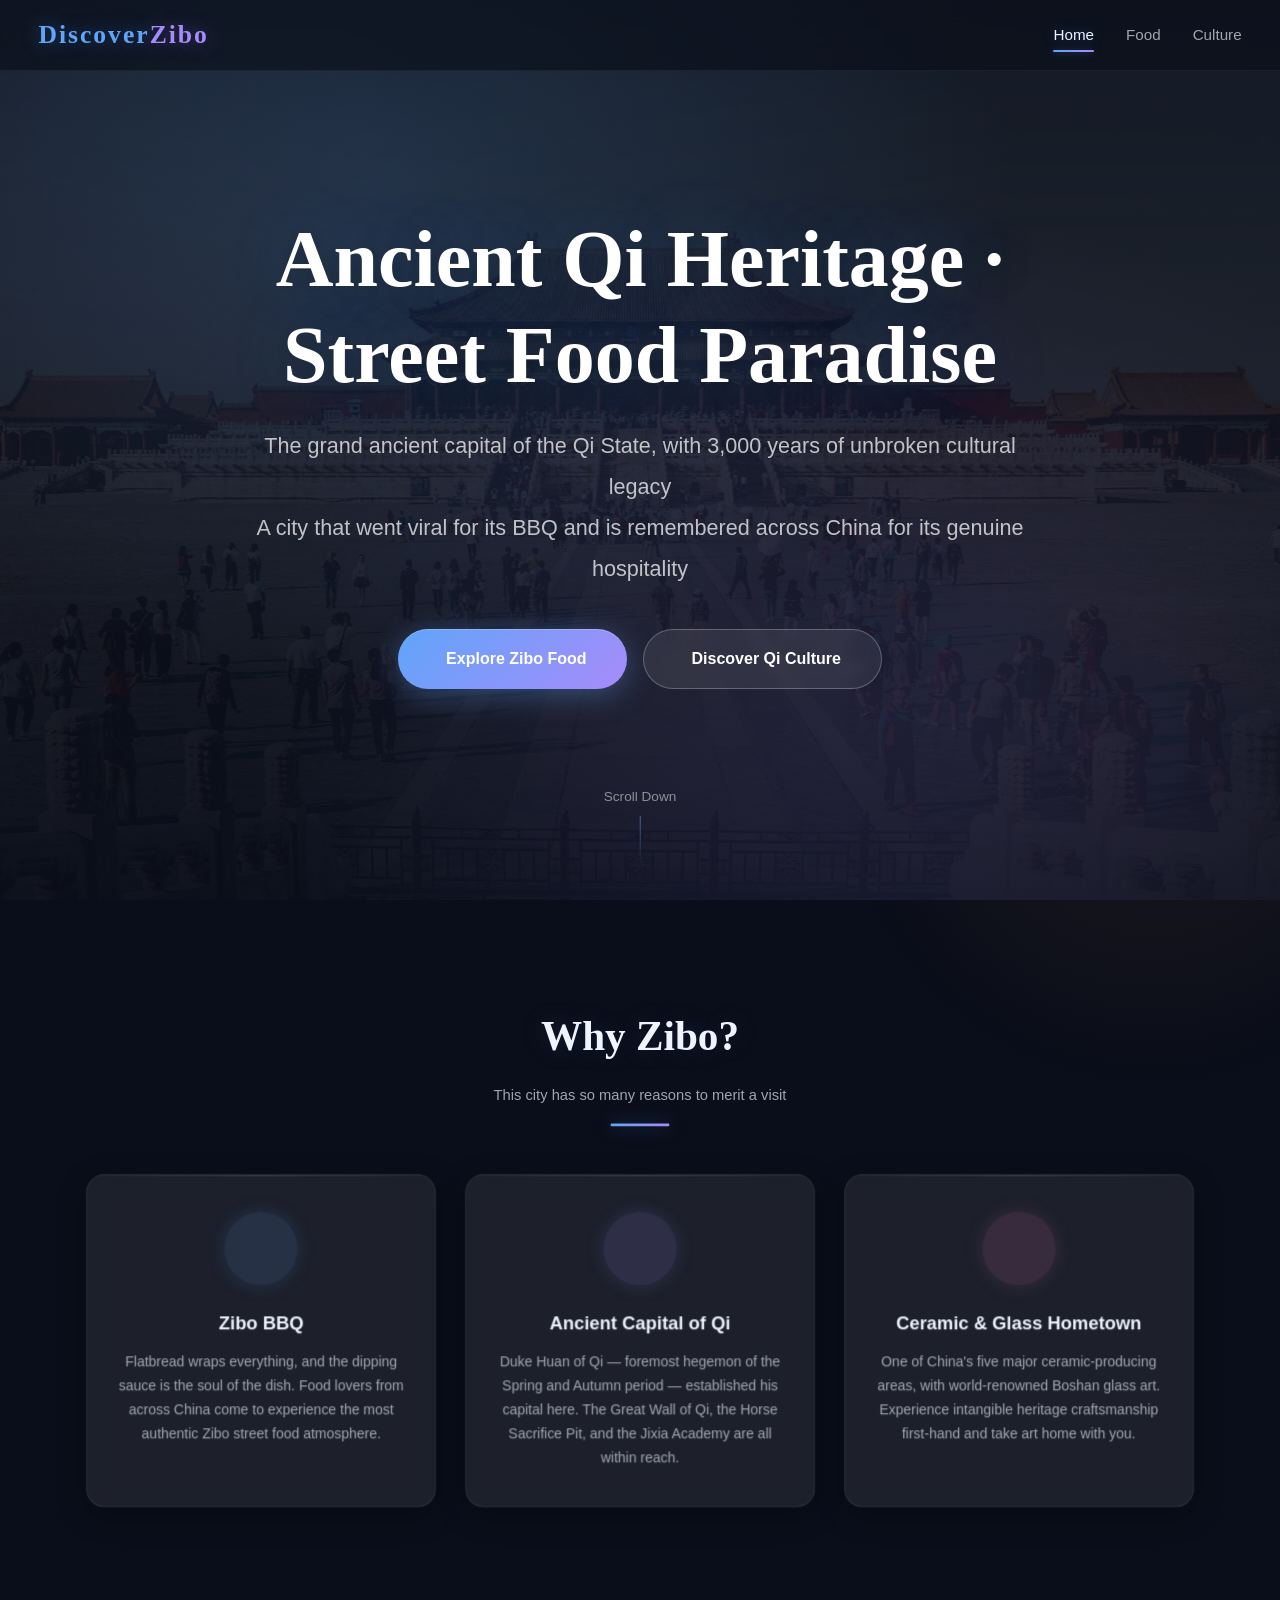
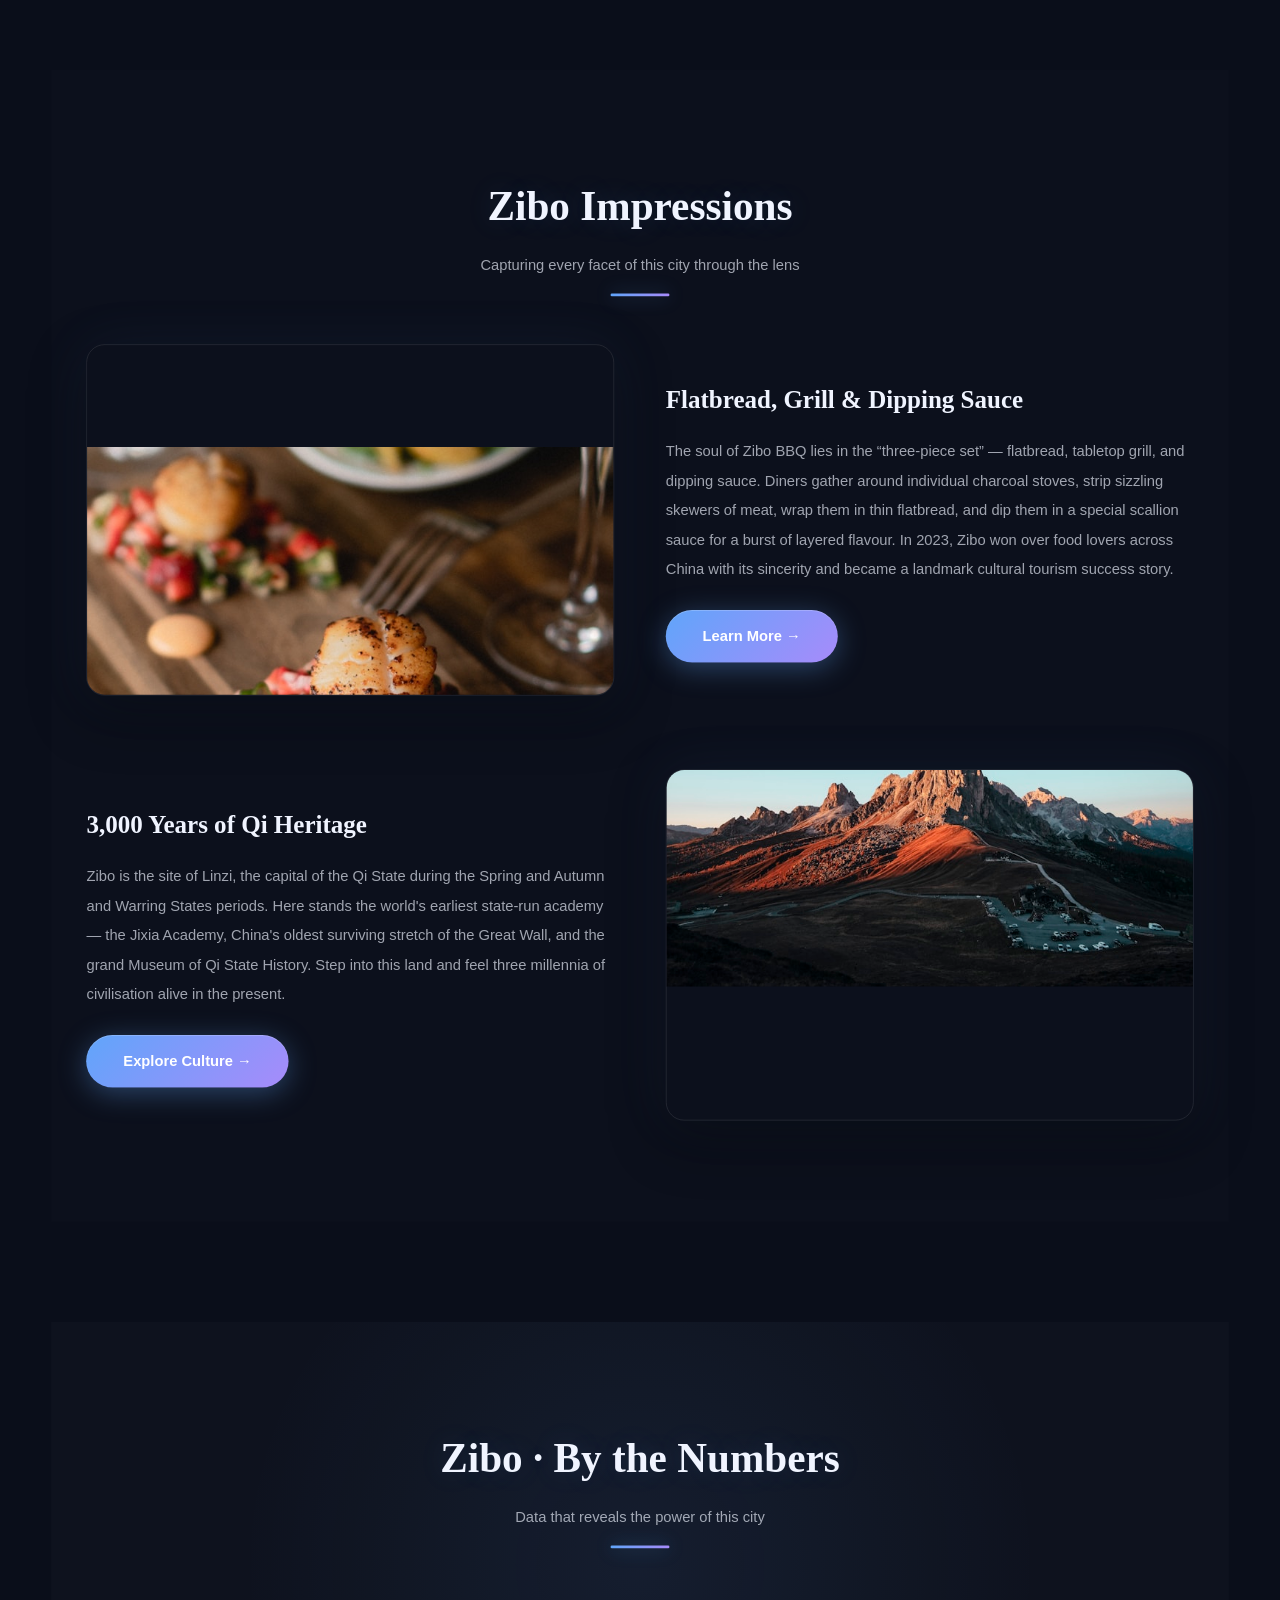
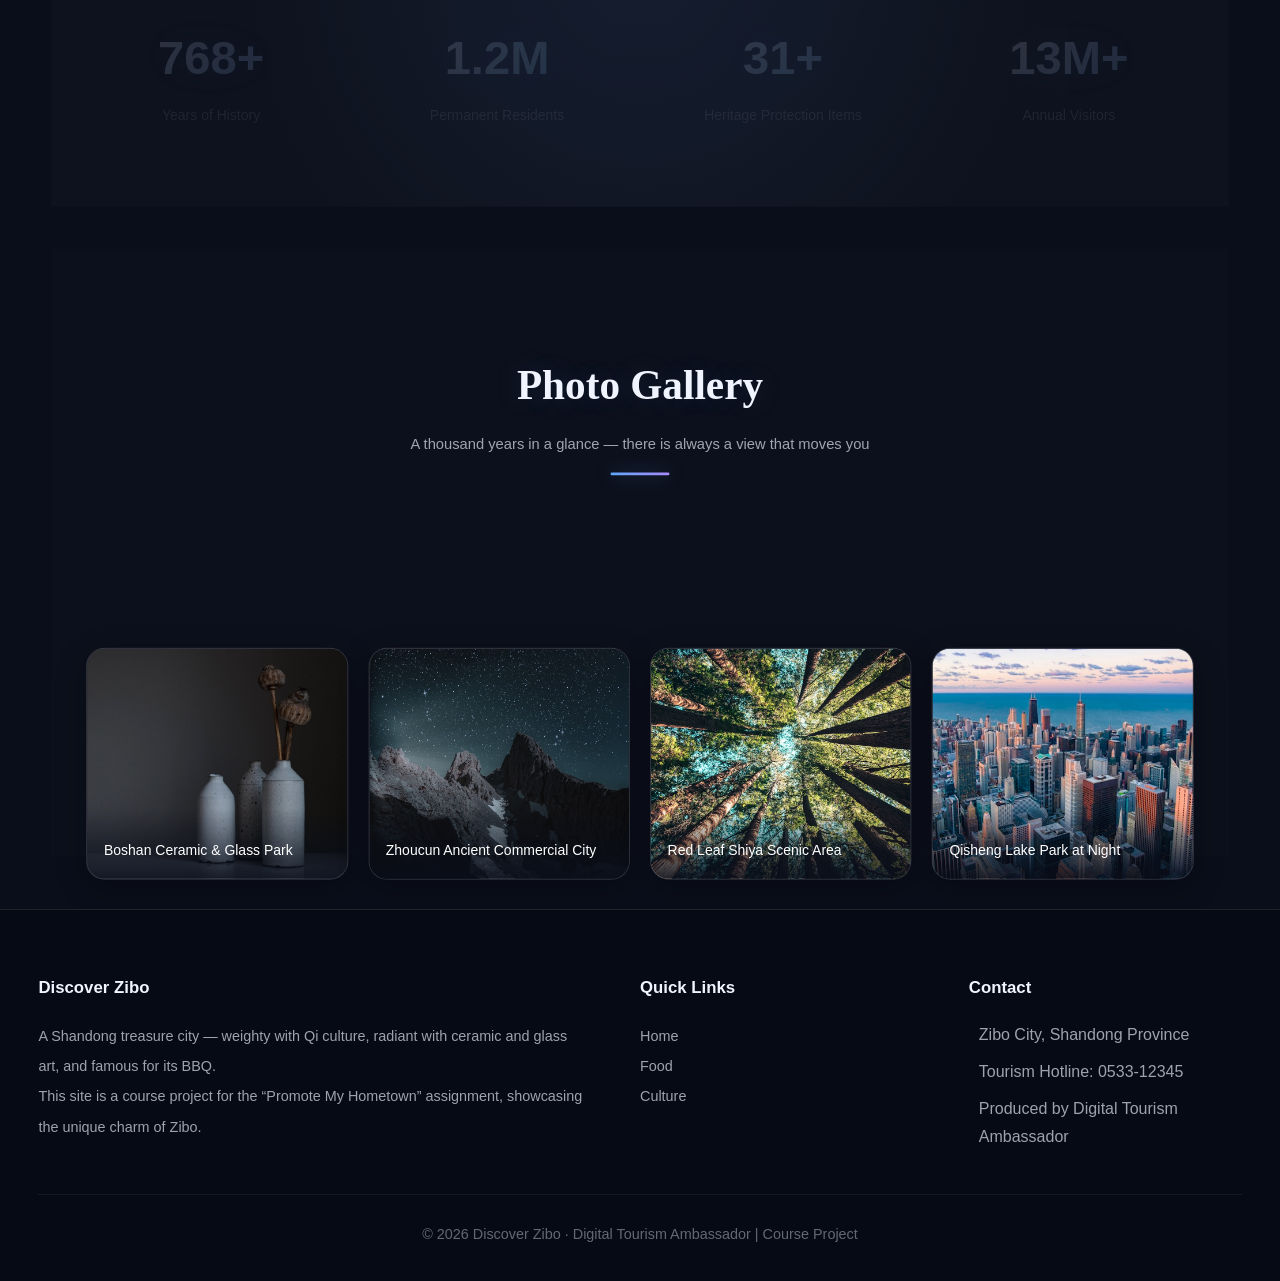
==== index.html @ 5684e494 "Add files via upload" ====
<!DOCTYPE html>
<html lang="en">
<head>
  <meta charset="UTF-8" />
  <meta name="viewport" content="width=device-width, initial-scale=1.0" />
  <title>Discover Zibo — Ancient Qi Heritage · Street Food Capital</title>
  <meta name="description" content="Explore Zibo, Shandong — a hidden gem with 3,000 years of Qi cultural heritage and the most celebrated street food scene in China." />
  <link rel="stylesheet" href="style.css" />
  <link rel="stylesheet" href="css/bootstrap-icons.min.css" />
</head>
<!-- data-page: tells JS which scroll effect to activate -->
<body data-page="index">


<!-- ==================== NAVBAR ==================== -->
<nav class="navbar">
  <div class="container">
    <a href="index.html" class="logo">Discover<span>Zibo</span></a>
    <div class="menu-toggle" aria-label="Open navigation menu">
      <span></span><span></span><span></span>
    </div>
    <div class="nav-links">
      <a href="index.html" class="active">Home</a>
      <a href="food.html">Food</a>
      <a href="culture.html">Culture</a>
    </div>
  </div>
</nav>

<!-- ==================== HERO PARALLAX ==================== -->
<section class="hero">
  <!-- .hero-overlay background-image is set here; JS drives the translateY parallax -->
  <div class="hero-overlay" style="background-image:url('images/hero-zibo.jpg')"></div>
  <div class="hero-content">
    <h1 class="tagline">Ancient Qi Heritage · Street Food Paradise</h1>
    <p class="sub-tagline">
      The grand ancient capital of the Qi State, with 3,000 years of unbroken cultural legacy<br />
      A city that went viral for its BBQ and is remembered across China for its genuine hospitality
    </p>
    <div class="hero-btns">
      <a href="food.html" class="btn btn-primary"><i class="bi bi-fire"></i><span>Explore Zibo Food</span></a>
      <a href="culture.html" class="btn btn-outline"><i class="bi bi-bank"></i><span>Discover Qi Culture</span></a>
    </div>
  </div>
  <!-- Scroll down hint -->
  <div class="scroll-hint">Scroll Down</div>
</section>

<!-- ==================== CITY HIGHLIGHTS ==================== -->
<section id="highlights">
  <div class="container">
    <div class="section-title fade-in">
      <h2>Why Zibo?</h2>
      <p>This city has so many reasons to merit a visit</p>
      <div class="divider"></div>
    </div>
    <div class="highlight-grid">
      <div class="highlight-card fade-in">
        <div class="icon red"><i class="bi bi-fire"></i></div>
        <h3>Zibo BBQ</h3>
        <p>Flatbread wraps everything, and the dipping sauce is the soul of the dish. Food lovers from across China come to experience the most authentic Zibo street food atmosphere.</p>
      </div>
      <div class="highlight-card fade-in">
        <div class="icon blue"><i class="bi bi-bank2"></i></div>
        <h3>Ancient Capital of Qi</h3>
        <p>Duke Huan of Qi — foremost hegemon of the Spring and Autumn period — established his capital here. The Great Wall of Qi, the Horse Sacrifice Pit, and the Jixia Academy are all within reach.</p>
      </div>
      <div class="highlight-card fade-in">
        <div class="icon orange"><i class="bi bi-palette"></i></div>
        <h3>Ceramic &amp; Glass Hometown</h3>
        <p>One of China's five major ceramic-producing areas, with world-renowned Boshan glass art. Experience intangible heritage craftsmanship first-hand and take art home with you.</p>
      </div>
    </div>
  </div>
</section>

<!-- ==================== FEATURE SECTIONS (PARALLAX) ==================== -->
<section>
  <div class="container">
    <div class="section-title fade-in">
      <h2>Zibo Impressions</h2>
      <p>Capturing every facet of this city through the lens</p>
      <div class="divider"></div>
    </div>

    <!-- BBQ Feature Row -->
    <div class="feature-row fade-in">
      <div class="feature-img">
        <!-- Unsplash: BBQ charcoal grill scene -->
        <img src="images/bbq-charcoal.jpg"
             alt="Zibo BBQ charcoal grill skewers" />
      </div>
      <div class="feature-text">
        <h3>Flatbread, Grill &amp; Dipping Sauce</h3>
        <p>
          The soul of Zibo BBQ lies in the &ldquo;three-piece set&rdquo; &mdash; flatbread, tabletop grill, and dipping sauce. Diners gather around individual charcoal stoves,
          strip sizzling skewers of meat, wrap them in thin flatbread, and dip them in a special scallion sauce for a burst of layered flavour.
          In 2023, Zibo won over food lovers across China with its sincerity and became a landmark cultural tourism success story.
        </p>
        <a href="food.html" class="btn btn-primary">Learn More →</a>
      </div>
    </div>

    <!-- Qi Culture Feature Row -->
    <div class="feature-row reverse fade-in">
      <div class="feature-img">
        <!-- Unsplash: Chinese ancient architecture -->
        <img src="images/chinese-architecture.jpg"
             alt="Historical ruins of the ancient Qi capital" />
      </div>
      <div class="feature-text">
        <h3>3,000 Years of Qi Heritage</h3>
        <p>
          Zibo is the site of Linzi, the capital of the Qi State during the Spring and Autumn and Warring States periods.
          Here stands the world's earliest state-run academy &mdash; the Jixia Academy, China's oldest surviving stretch of the Great Wall, and the grand Museum of Qi State History.
          Step into this land and feel three millennia of civilisation alive in the present.
        </p>
        <a href="culture.html" class="btn btn-primary">Explore Culture →</a>
      </div>
    </div>
  </div>
</section>

<!-- ==================== STATISTICS ==================== -->
<section class="stats-section">
  <div class="container">
    <div class="section-title fade-in">
      <h2>Zibo &middot; By the Numbers</h2>
      <p>Data that reveals the power of this city</p>
      <div class="divider"></div>
    </div>
    <div class="stats-grid fade-in">
      <div class="stat-item">
        <h3 data-count="3000" data-suffix="+">0</h3>
        <p>Years of History</p>
      </div>
      <div class="stat-item">
        <h3 data-count="4.7" data-suffix="M">0</h3>
        <p>Permanent Residents</p>
      </div>
      <div class="stat-item">
        <h3 data-count="120" data-suffix="+">0</h3>
        <p>Heritage Protection Items</p>
      </div>
      <div class="stat-item">
        <h3 data-count="50" data-suffix="M+">0</h3>
        <p>Annual Visitors</p>
      </div>
    </div>
  </div>
</section>

<!-- ==================== PHOTO GALLERY ==================== -->
<section>
  <div class="container">
    <div class="section-title fade-in">
      <h2>Photo Gallery</h2>
      <p>A thousand years in a glance — there is always a view that moves you</p>
      <div class="divider"></div>
    </div>
    <div class="gallery-grid fade-in">
      <div class="gallery-item">
        <!-- Unsplash: ceramics workshop -->
        <img src="images/ceramics-pottery.jpg"
             alt="Boshan Ceramic and Glass Workshop" />
        <div class="caption">Boshan Ceramic &amp; Glass Park</div>
      </div>
      <div class="gallery-item">
        <!-- Unsplash: Chinese ancient town street -->
        <img src="images/ancient-street.jpg"
             alt="Zhoucun Ancient Commercial City old street" />
        <div class="caption">Zhoucun Ancient Commercial City</div>
      </div>
      <div class="gallery-item">
        <!-- Unsplash: autumn red-leaf mountain scenery -->
        <img src="images/autumn-forest.jpg"
             alt="Red Leaf Shiya autumn scenery" />
        <div class="caption">Red Leaf Shiya Scenic Area</div>
      </div>
      <div class="gallery-item">
        <!-- Unsplash: city night view -->
        <img src="images/city-night.jpg"
             alt="Zibo city night view" />
        <div class="caption">Qisheng Lake Park at Night</div>
      </div>
    </div>
  </div>
</section>

<!-- ==================== FOOTER ==================== -->
<footer class="footer">
  <div class="container">
    <div class="footer-grid">
      <div>
        <h4>Discover Zibo</h4>
        <p>
          A Shandong treasure city — weighty with Qi culture, radiant with ceramic and glass art, and famous for its BBQ.<br />
          This site is a course project for the &ldquo;Promote My Hometown&rdquo; assignment, showcasing the unique charm of Zibo.
        </p>
      </div>
      <div>
        <h4>Quick Links</h4>
        <a href="index.html">Home</a><br />
        <a href="food.html">Food</a><br />
        <a href="culture.html">Culture</a>
      </div>
      <div>
        <h4>Contact</h4>
        <div class="info-list">
          <div class="info-line"><i class="bi bi-geo-alt"></i><span>Zibo City, Shandong Province</span></div>
          <div class="info-line"><i class="bi bi-telephone"></i><span>Tourism Hotline: 0533-12345</span></div>
          <div class="info-line"><i class="bi bi-globe2"></i><span>Produced by Digital Tourism Ambassador</span></div>
        </div>
      </div>
    </div>
    <div class="footer-bottom">
      <p>&copy; 2026 Discover Zibo &middot; Digital Tourism Ambassador | Course Project</p>
    </div>
  </div>
</footer>

<button class="back-to-top" aria-label="Back to top"><i class="bi bi-chevron-up"></i></button>
<script src="main.js"></script>
</body>
</html>
---- style.css ----
/* ============================================
   Zibo City Promotion Website — Glassmorphism Theme
   Liquid Glass · Frosted Panels · Living Motion
   ============================================ */

@import url('css/google-fonts.css');

/* ---------- CSS variables (Glassmorphism theme) ---------- */
:root {
  --primary: #60a5fa;
  --primary-dark: #3b82f6;
  --primary-glow: rgba(96, 165, 250, .4);
  --secondary: #a78bfa;
  --secondary-light: #c4b5fd;
  --accent: #f472b6;
  --accent-warm: #fb923c;

  --bg-base: #0a0e1a;
  --bg-deep: #060a14;
  --bg-section: rgba(255,255,255,.03);
  --bg-card: rgba(255,255,255,.06);
  --bg-glass: rgba(255,255,255,.08);
  --bg-glass-strong: rgba(255,255,255,.12);

  --text-primary: #f0f4ff;
  --text-secondary: rgba(240,244,255,.65);
  --text-muted: rgba(240,244,255,.4);

  --border-glass: rgba(255,255,255,.1);
  --border-glow: rgba(96,165,250,.2);

  --shadow: 0 8px 32px rgba(0,0,0,.3);
  --shadow-lg: 0 20px 60px rgba(0,0,0,.4);
  --shadow-glow: 0 0 40px rgba(96,165,250,.15);
  --radius: 20px;
  --radius-sm: 12px;
  --transition: .4s cubic-bezier(.4,0,.2,1);

  --font-body: 'Noto Sans SC', -apple-system, 'Segoe UI', sans-serif;
  --font-display: 'ZCOOL XiaoWei', serif;
}

/* ---------- Global reset ---------- */
*, *::before, *::after { box-sizing: border-box; margin: 0; padding: 0; }

html {
  scroll-behavior: smooth;
  font-size: 16px;
  scrollbar-width: thin;
  scrollbar-color: rgba(96,165,250,.3) transparent;
}

html::-webkit-scrollbar { width: 6px; }
html::-webkit-scrollbar-track { background: transparent; }
html::-webkit-scrollbar-thumb {
  background: linear-gradient(180deg, var(--primary), var(--secondary));
  border-radius: 3px;
}

body {
  font-family: var(--font-body);
  color: var(--text-primary);
  background: var(--bg-base);
  line-height: 1.7;
  overflow-x: hidden;
  min-height: 100vh;
  position: relative;
  isolation: isolate;
}

a { color: inherit; text-decoration: none; }
img { max-width: 100%; height: auto; display: block; }
ul { list-style: none; }

/* ---------- Global background glow (static, low GPU cost) ---------- */
body::before,
body::after {
  content: '';
  position: fixed;
  width: 50vw;
  height: 50vw;
  border-radius: 50%;
  opacity: .35;
  pointer-events: none;
  z-index: 0;
}

body::before {
  top: -15vw;
  left: -15vw;
  background: radial-gradient(circle, rgba(96,165,250,.25), rgba(167,139,250,.12), transparent 70%);
}

body::after {
  right: -15vw;
  bottom: -15vw;
  background: radial-gradient(circle, rgba(244,114,182,.2), rgba(251,146,60,.1), transparent 70%);
}

nav,
section,
.page-banner,
.sticky-story,
.h-scroll-section,
.footer { position: relative; z-index: 2; }

/* ---------- 3D particle canvas ---------- */
#particle-canvas {
  position: fixed;
  top: 0; left: 0;
  width: 100%; height: 100%;
  z-index: 1;
  pointer-events: none;
  opacity: .55;
  mix-blend-mode: screen;
}

/* ---------- General container ---------- */
.container {
  width: min(94%, 1380px);
  margin: 0 auto;
}

/* ---------- Icon common styles ---------- */
i.bi {
  display: inline-flex;
  align-items: center;
  justify-content: center;
  line-height: 1;
}

.title-with-icon {
  display: inline-flex;
  align-items: center;
  gap: 12px;
}
.title-with-icon i { font-size: .9em; }

.btn i, .food-tag i, .info-line i, .meta-line i { flex: 0 0 auto; }
.btn i { font-size: .95rem; }
.icon i { font-size: 2.2rem; }

.info-list { display: flex; flex-direction: column; gap: 10px; }

.info-line {
  display: flex;
  align-items: flex-start;
  gap: 10px;
}
.info-line i { color: var(--primary); margin-top: 4px; }

/* ---------- Navbar ---------- */
.navbar {
  position: fixed;
  top: 0; left: 0; right: 0;
  z-index: 1000;
  background: rgba(10, 14, 26, .65);
  backdrop-filter: blur(12px);
  -webkit-backdrop-filter: blur(12px);
  border-bottom: 1px solid rgba(255,255,255,.06);
  transition: var(--transition);
}

.navbar.scrolled {
  background: rgba(10, 14, 26, .88);
  box-shadow: 0 4px 30px rgba(0,0,0,.3), 0 0 60px rgba(96,165,250,.05);
  border-bottom-color: rgba(96,165,250,.1);
}

.navbar .container {
  display: flex;
  align-items: center;
  justify-content: space-between;
  height: 70px;
}

.navbar .logo {
  font-family: var(--font-display);
  font-size: 1.6rem;
  color: var(--primary);
  font-weight: 700;
  letter-spacing: 2px;
  text-shadow: 0 0 20px var(--primary-glow);
}
.navbar .logo span { color: var(--secondary); text-shadow: 0 0 20px rgba(167,139,250,.4); }

.nav-links { display: flex; gap: 32px; align-items: center; }

.nav-links a {
  font-weight: 500;
  font-size: .95rem;
  position: relative;
  padding: 4px 0;
  color: var(--text-secondary);
  transition: var(--transition);
}

.nav-links a::after {
  content: '';
  position: absolute;
  bottom: 0; left: 0;
  width: 0; height: 2px;
  background: linear-gradient(90deg, var(--primary), var(--secondary));
  border-radius: 1px;
  transition: var(--transition);
  box-shadow: 0 0 8px var(--primary-glow);
}

.nav-links a:hover::after,
.nav-links a.active::after { width: 100%; }
.nav-links a:hover,
.nav-links a.active { color: var(--text-primary); text-shadow: 0 0 12px var(--primary-glow); }

/* Hamburger menu */
.menu-toggle {
  display: none;
  flex-direction: column;
  gap: 5px;
  cursor: pointer;
  padding: 8px;
  z-index: 1001;
}
.menu-toggle span {
  width: 26px; height: 2px;
  background: var(--text-primary);
  border-radius: 2px;
  transition: var(--transition);
}

/* ---------- Hero ---------- */
.hero {
  position: relative;
  min-height: 100vh;
  display: flex;
  align-items: center;
  justify-content: center;
  text-align: center;
  background: transparent;
  color: #fff;
  overflow: hidden;
}

.hero::before {
  content: '';
  position: absolute;
  inset: 0;
  background:
    radial-gradient(ellipse at 30% 20%, rgba(96,165,250,.15), transparent 50%),
    radial-gradient(ellipse at 70% 80%, rgba(167,139,250,.12), transparent 50%),
    linear-gradient(180deg, rgba(10,14,26,.6) 0%, rgba(10,14,26,.3) 50%, rgba(10,14,26,.8) 100%);
  z-index: 1;
}

.hero-overlay {
  position: absolute;
  inset: 0;
  background-size: cover;
  background-position: center;
  opacity: .3;
  filter: brightness(.5) saturate(.7);
  will-change: transform;
  transition: none;
}

.hero-content {
  position: relative;
  z-index: 2;
  max-width: 820px;
  padding: 0 20px;
}

.hero-content .tagline {
  font-family: var(--font-display);
  font-size: clamp(2.6rem, 7vw, 5rem);
  line-height: 1.2;
  margin-bottom: 22px;
  color: #fff;
  text-shadow: 0 0 60px rgba(96,165,250,.3), 0 4px 30px rgba(0,0,0,.4);
  animation: heroTextGlow 4s ease-in-out infinite alternate;
}

@keyframes heroTextGlow {
  0%   { text-shadow: 0 0 40px rgba(96,165,250,.2), 0 4px 30px rgba(0,0,0,.4); }
  100% { text-shadow: 0 0 80px rgba(96,165,250,.4), 0 4px 30px rgba(0,0,0,.4); }
}

.hero-content .sub-tagline {
  font-size: clamp(1rem, 2.5vw, 1.35rem);
  font-weight: 300;
  opacity: .85;
  margin-bottom: 40px;
  line-height: 1.9;
  color: rgba(255,255,255,.85);
}

/* CTA buttons */
.btn {
  display: inline-flex;
  align-items: center;
  gap: 8px;
  padding: 15px 40px;
  border-radius: 50px;
  font-weight: 600;
  font-size: 1rem;
  border: none;
  cursor: pointer;
  transition: var(--transition);
  position: relative;
  overflow: hidden;
}

.btn-primary {
  background: linear-gradient(135deg, var(--primary), var(--secondary));
  color: #fff;
  box-shadow: 0 6px 30px rgba(96,165,250,.35), inset 0 1px 0 rgba(255,255,255,.2);
}
.btn-primary:hover {
  transform: translateY(-3px);
  box-shadow: 0 12px 40px rgba(96,165,250,.5), inset 0 1px 0 rgba(255,255,255,.3);
}

.btn-outline {
  background: rgba(255,255,255,.08);
  color: #fff;
  border: 1px solid rgba(255,255,255,.25);
  backdrop-filter: blur(6px);
}
.btn-outline:hover {
  background: rgba(255,255,255,.15);
  border-color: rgba(255,255,255,.4);
  box-shadow: 0 0 30px rgba(255,255,255,.1);
}

.hero-btns {
  display: flex;
  gap: 16px;
  justify-content: center;
  flex-wrap: wrap;
}

/* Scroll-down hint */
.scroll-hint {
  position: absolute;
  bottom: 36px;
  left: 50%;
  transform: translateX(-50%);
  color: rgba(255,255,255,.5);
  font-size: .85rem;
  display: flex;
  flex-direction: column;
  align-items: center;
  gap: 8px;
  animation: bounceDown 2s ease-in-out infinite;
  z-index: 2;
}
.scroll-hint::after {
  content: '';
  width: 1px;
  height: 48px;
  background: linear-gradient(to bottom, rgba(96,165,250,.6), transparent);
}
@keyframes bounceDown {
  0%, 100% { transform: translateX(-50%) translateY(0); }
  50%       { transform: translateX(-50%) translateY(10px); }
}

/* ---------- Section titles ---------- */
.section-title {
  text-align: center;
  margin-bottom: 52px;
}

.section-title h2 {
  font-family: var(--font-display);
  font-size: clamp(1.8rem, 4vw, 2.8rem);
  color: var(--text-primary);
  margin-bottom: 12px;
  text-shadow: 0 0 30px rgba(96,165,250,.15);
}

.section-title p {
  color: var(--text-secondary);
  max-width: 600px;
  margin: 0 auto;
}

.section-title .divider {
  width: 64px; height: 3px;
  background: linear-gradient(90deg, var(--primary), var(--secondary));
  border-radius: 2px;
  margin: 18px auto 0;
  box-shadow: 0 0 20px var(--primary-glow);
}

/* ---------- General sections ---------- */
section { padding: 110px 0; }

section:nth-child(odd)  { background: transparent; }
section:nth-child(even) { background: rgba(255,255,255,.01); }

/* ---------- Highlight cards (glass style) ---------- */
.highlight-grid {
  display: grid;
  grid-template-columns: repeat(auto-fit, minmax(280px, 1fr));
  gap: 32px;
}

.highlight-card {
  background: var(--bg-glass);
  backdrop-filter: blur(12px);
  -webkit-backdrop-filter: blur(12px);
  border: 1px solid var(--border-glass);
  border-radius: var(--radius);
  padding: 40px 32px;
  box-shadow: var(--shadow);
  transition: var(--transition);
  text-align: center;
  position: relative;
  overflow: hidden;
}

.highlight-card::before {
  content: '';
  position: absolute;
  top: 0; left: 0; right: 0;
  height: 1px;
  background: linear-gradient(90deg, transparent, rgba(255,255,255,.2), transparent);
}

.highlight-card:hover {
  transform: translateY(-8px) scale(1.02);
  box-shadow: var(--shadow-lg), var(--shadow-glow);
  border-color: var(--border-glow);
}

.highlight-card .icon {
  width: 80px; height: 80px;
  border-radius: 50%;
  display: flex;
  align-items: center;
  justify-content: center;
  margin: 0 auto 24px;
  font-size: 2.2rem;
}

.highlight-card .icon.red    { background: rgba(96,165,250,.12);  color: var(--primary); box-shadow: 0 0 20px rgba(96,165,250,.15); }
.highlight-card .icon.blue   { background: rgba(167,139,250,.12); color: var(--secondary); box-shadow: 0 0 20px rgba(167,139,250,.15); }
.highlight-card .icon.orange { background: rgba(244,114,182,.12); color: var(--accent); box-shadow: 0 0 20px rgba(244,114,182,.15); }

.highlight-card h3 {
  font-size: 1.25rem;
  margin-bottom: 12px;
  color: var(--text-primary);
}

.highlight-card p { color: var(--text-secondary); font-size: .95rem; }

.highlight-card .card-tags {
  margin-top: 18px;
  padding-top: 14px;
  border-top: 1px solid var(--border-glass);
  display: flex;
  flex-wrap: wrap;
  gap: 8px;
  justify-content: center;
}
.highlight-card .card-tags span {
  display: inline-flex;
  align-items: center;
  gap: 5px;
  font-size: .78rem;
  color: var(--primary);
  background: rgba(96,165,250,.08);
  border: 1px solid rgba(96,165,250,.2);
  border-radius: 20px;
  padding: 4px 12px;
}

/* ---------- Feature rows ---------- */
.feature-row {
  display: grid;
  grid-template-columns: 1fr 1fr;
  gap: 56px;
  align-items: center;
  margin-bottom: 80px;
}
.feature-row:last-child { margin-bottom: 0; }
.feature-row.reverse .feature-img  { order: 2; }
.feature-row.reverse .feature-text { order: 1; }

.feature-img {
  border-radius: var(--radius);
  overflow: hidden;
  box-shadow: var(--shadow-lg), 0 0 60px rgba(96,165,250,.08);
  position: relative;
  border: 1px solid var(--border-glass);
}

.feature-img img {
  width: 100%; height: 380px;
  object-fit: cover;
  transition: transform .6s ease;
  display: block;
}
.feature-img:hover img { transform: scale(1.05); }

.feature-img img[src=""],
.feature-img img:not([src]) {
  background: var(--bg-glass);
  min-height: 380px;
}

.feature-text h3 {
  font-family: var(--font-display);
  font-size: 1.7rem;
  color: var(--text-primary);
  margin-bottom: 18px;
}

.feature-text p {
  color: var(--text-secondary);
  margin-bottom: 28px;
  line-height: 2;
}

/* ---------- Gallery ---------- */
.gallery-grid {
  display: grid;
  grid-template-columns: repeat(auto-fill, minmax(260px, 1fr));
  gap: 22px;
}

.gallery-item {
  position: relative;
  border-radius: var(--radius);
  overflow: hidden;
  box-shadow: var(--shadow);
  cursor: pointer;
  background: var(--bg-glass);
  border: 1px solid var(--border-glass);
  transition: var(--transition);
}

.gallery-item:hover {
  box-shadow: var(--shadow-lg), var(--shadow-glow);
  border-color: var(--border-glow);
}

.gallery-item img {
  width: 100%; height: 250px;
  object-fit: cover;
  transition: transform .5s ease;
  display: block;
}
.gallery-item:hover img { transform: scale(1.08); }

.gallery-item .caption {
  position: absolute;
  bottom: 0; left: 0; right: 0;
  padding: 32px 18px 18px;
  background: linear-gradient(transparent, rgba(10,14,26,.9));
  color: #fff;
  font-weight: 500;
  font-size: .95rem;
  transform: translateY(0);
  transition: var(--transition);
}
.gallery-item:hover .caption { background: linear-gradient(transparent, rgba(10,14,26,.97)); }

/* Gallery card number badge */
.gallery-item .gallery-num {
  position: absolute;
  top: 14px; left: 14px;
  width: 28px; height: 28px;
  border-radius: 50%;
  background: rgba(96,165,250,.25);
  backdrop-filter: blur(6px);
  border: 1px solid rgba(96,165,250,.4);
  color: var(--primary);
  font-size: .72rem;
  font-weight: 700;
  display: flex;
  align-items: center;
  justify-content: center;
  letter-spacing: 0;
  z-index: 2;
}

/* ---------- Food cards ---------- */
.food-grid {
  display: grid;
  grid-template-columns: repeat(auto-fit, minmax(300px, 1fr));
  gap: 36px;
}

.food-card {
  background: var(--bg-glass);
  backdrop-filter: blur(6px);
  -webkit-backdrop-filter: blur(6px);
  border-radius: var(--radius);
  overflow: hidden;
  box-shadow: var(--shadow);
  transition: var(--transition);
  border: 1px solid var(--border-glass);
}

.food-card:hover {
  transform: translateY(-8px);
  box-shadow: var(--shadow-lg), var(--shadow-glow);
}

.food-card img {
  width: 100%; height: 230px;
  object-fit: cover;
  display: block;
}

.food-card .food-info { padding: 26px; }

.food-card h3 {
  font-size: 1.25rem;
  margin-bottom: 10px;
  color: var(--text-primary);
}

.food-card .food-tag {
  display: inline-block;
  background: rgba(96,165,250,.15);
  color: var(--primary);
  padding: 4px 14px;
  border-radius: 50px;
  font-size: .8rem;
  font-weight: 700;
  margin-bottom: 14px;
}

.food-card p { color: var(--text-secondary); font-size: .92rem; line-height: 1.8; }

/* ============================================
   Horizontal scroll section (food.html only)
   ============================================ */
.h-scroll-section {
  height: 340vh;
  position: relative;
  overflow: visible;
  background: rgba(10,14,26,.5);
}

.h-scroll-sticky {
  position: sticky;
  top: 70px;
  height: calc(100vh - 70px);
  display: flex;
  flex-direction: column;
  justify-content: center;
  overflow: hidden;
}

.h-scroll-title {
  text-align: center;
  padding: 0 40px 32px;
  color: #fff;
}

.h-scroll-title h2 {
  font-family: var(--font-display);
  font-size: clamp(1.8rem, 4vw, 2.8rem);
  color: #fff;
  margin-bottom: 10px;
}

.h-scroll-title .title-with-icon { justify-content: center; }
.h-scroll-title p { color: var(--text-secondary); }

.h-scroll-progress {
  width: 200px;
  height: 3px;
  background: rgba(255,255,255,.1);
  margin: 16px auto 0;
  border-radius: 2px;
  overflow: hidden;
}

.h-scroll-progress-bar {
  height: 100%;
  width: 0%;
  background: linear-gradient(90deg, var(--primary), var(--secondary));
  border-radius: 2px;
  transition: width .1s linear;
  box-shadow: 0 0 10px var(--primary-glow);
}

.h-scroll-track-wrap {
  overflow: hidden;
  padding: 20px 0 40px;
}

/* Horizontal scroll guide hint */
.h-scroll-hint {
  display: flex;
  flex-direction: column;
  align-items: center;
  gap: 6px;
  color: var(--text-secondary);
  font-size: .82rem;
  letter-spacing: 2px;
  padding-bottom: 8px;
  opacity: 1;
  transition: opacity .6s ease;
  pointer-events: none;
}
.h-scroll-hint.hidden { opacity: 0; }
.h-scroll-hint i {
  font-size: 1.4rem;
  color: var(--primary);
  animation: hintBounce 1.4s ease-in-out infinite;
}
@keyframes hintBounce {
  0%, 100% { transform: translateY(0); opacity: .6; }
  50% { transform: translateY(8px); opacity: 1; }
}

/* Card entrance animation — initial hidden state */
.h-food-card {
  opacity: 0;
  transform: translateY(24px) scale(.97);
}
.h-food-card.h-card-visible {
  opacity: 1;
  transform: translateY(0) scale(1);
}

.h-scroll-track {
  display: flex;
  gap: 32px;
  padding: 0 10vw;
  will-change: transform;
}

.h-food-card {
  flex: 0 0 320px;
  background: var(--bg-glass);
  border: 1px solid var(--border-glass);
  border-radius: var(--radius);
  overflow: hidden;
  backdrop-filter: blur(8px);
  -webkit-backdrop-filter: blur(8px);
  transition: opacity .5s ease, transform .5s ease, box-shadow .3s ease, border-color .3s ease;
  position: relative;
}

.h-food-card::before {
  content: '';
  position: absolute;
  top: 0; left: 0; right: 0;
  height: 1px;
  background: linear-gradient(90deg, transparent, rgba(255,255,255,.15), transparent);
  z-index: 1;
}

.h-food-card:hover {
  transform: scale(1.04) translateY(-6px);
  box-shadow: 0 20px 60px rgba(0,0,0,.5), 0 0 40px rgba(96,165,250,.15);
  border-color: var(--border-glow);
}

.h-food-card img {
  width: 100%; height: 200px;
  object-fit: cover;
  display: block;
}

.h-food-card .h-card-body { padding: 22px; }

.h-food-card h3 {
  font-size: 1.2rem;
  color: var(--text-primary);
  margin-bottom: 8px;
}

.h-food-card p {
  font-size: .88rem;
  color: var(--text-secondary);
  line-height: 1.7;
}

.h-food-card .food-tag {
  display: inline-block;
  background: rgba(96,165,250,.15);
  color: var(--primary);
  padding: 3px 12px;
  border-radius: 50px;
  font-size: .78rem;
  font-weight: 700;
  margin-bottom: 10px;
}

.food-tag {
  display: inline-flex !important;
  align-items: center;
  gap: 6px;
}

/* ---------- Timeline ---------- */
.timeline {
  position: relative;
  max-width: 820px;
  margin: 0 auto;
  padding: 20px 0;
}

.timeline::before {
  content: '';
  position: absolute;
  left: 50%;
  transform: translateX(-50%);
  width: 2px; height: 100%;
  background: linear-gradient(to bottom, var(--primary), var(--secondary), var(--accent));
  box-shadow: 0 0 15px var(--primary-glow);
}

.timeline-item {
  position: relative;
  width: 50%;
  padding: 20px 44px;
}

.timeline-item:nth-child(odd)  { left: 0; text-align: right; }
.timeline-item:nth-child(even) { left: 50%; }

.timeline-item::before {
  content: '';
  position: absolute;
  top: 28px;
  width: 16px; height: 16px;
  background: linear-gradient(135deg, var(--primary), var(--secondary));
  border: 3px solid var(--bg-base);
  border-radius: 50%;
  box-shadow: 0 0 15px var(--primary-glow);
}

.timeline-item:nth-child(odd)::before  { right: -8px; }
.timeline-item:nth-child(even)::before { left: -8px; }

.timeline-content {
  background: var(--bg-glass);
  backdrop-filter: blur(6px);
  -webkit-backdrop-filter: blur(6px);
  padding: 26px;
  border-radius: var(--radius);
  box-shadow: var(--shadow);
  border: 1px solid var(--border-glass);
  transition: var(--transition);
}

.timeline-content:hover {
  border-color: var(--border-glow);
  box-shadow: var(--shadow), var(--shadow-glow);
}

.timeline-content h3 {
  color: var(--primary);
  margin-bottom: 10px;
  font-size: 1.1rem;
}

.timeline-content p { color: var(--text-secondary); font-size: .92rem; }

/* ============================================
   Sticky narrative scroll (culture.html only)
   ============================================ */
.sticky-story {
  position: relative;
  padding: 0;
  background: transparent !important;
  overflow: visible;
}

.sticky-panel-wrapper {
  position: sticky;
  top: 70px;
  height: calc(100vh - 70px);
  display: flex;
  align-items: center;
  overflow: hidden;
}

.sticky-panel {
  position: absolute;
  inset: 0;
  display: flex;
  align-items: center;
  justify-content: center;
  padding: 0 5%;
  gap: 60px;
  opacity: 0;
  transform: translateY(40px);
  transition: opacity .6s ease, transform .6s ease;
  pointer-events: none;
}

.sticky-panel.active {
  opacity: 1;
  transform: translateY(0);
  pointer-events: auto;
}

.sticky-panel.exiting {
  opacity: 0;
  transform: translateY(-40px);
}

.sticky-panel-img {
  flex: 0 0 44%;
  max-width: 560px;
  border-radius: var(--radius);
  overflow: hidden;
  box-shadow: 0 20px 80px rgba(0,0,0,.5), 0 0 60px rgba(96,165,250,.1);
  border: 1px solid var(--border-glass);
}

.sticky-panel-img img {
  width: 100%; height: 420px;
  object-fit: cover;
  display: block;
}

.sticky-panel-text { flex: 1; color: #fff; }

.sticky-panel-text .panel-num {
  font-size: .8rem;
  letter-spacing: 4px;
  text-transform: uppercase;
  color: var(--primary);
  opacity: .7;
  margin-bottom: 16px;
}

.sticky-panel-text h2 {
  font-family: var(--font-display);
  font-size: clamp(1.8rem, 3.5vw, 2.8rem);
  margin-bottom: 20px;
  line-height: 1.3;
  color: #fff;
  text-shadow: 0 0 30px rgba(96,165,250,.15);
}

.sticky-panel-text p {
  color: var(--text-secondary);
  line-height: 2;
  font-size: 1rem;
}

.sticky-panel-text .meta-line {
  display: inline-flex;
  align-items: center;
  gap: 8px;
  color: var(--primary);
  font-size: .85rem;
  margin-bottom: 14px;
  opacity: .8;
}

/* Right-side progress dots */
.sticky-dots {
  position: fixed;
  right: 32px;
  top: 50%;
  transform: translateY(-50%);
  z-index: 500;
  display: flex;
  flex-direction: column;
  gap: 12px;
}

.sticky-dot {
  width: 10px; height: 10px;
  border-radius: 50%;
  background: rgba(255,255,255,.2);
  cursor: pointer;
  transition: var(--transition);
  border: 1px solid rgba(255,255,255,.1);
}

.sticky-dot.active {
  background: var(--primary);
  transform: scale(1.4);
  box-shadow: 0 0 16px var(--primary-glow);
  border-color: var(--primary);
}

/* ---------- Statistics ---------- */
.stats-section {
  background: rgba(255,255,255,.02) !important;
  color: #fff;
  text-align: center;
  position: relative;
  overflow: hidden;
}

.stats-section::before {
  content: '';
  position: absolute;
  top: 50%; left: 50%;
  transform: translate(-50%, -50%);
  width: 80vw;
  height: 80vw;
  border-radius: 50%;
  background: radial-gradient(circle, rgba(96,165,250,.08), transparent 60%);
  pointer-events: none;
}

.stats-grid {
  display: grid;
  grid-template-columns: repeat(auto-fit, minmax(180px, 1fr));
  gap: 40px;
}

.stat-item h3 {
  font-size: clamp(2.2rem, 5vw, 3.2rem);
  font-weight: 900;
  margin-bottom: 6px;
  background: linear-gradient(135deg, #fff, var(--primary));
  -webkit-background-clip: text;
  -webkit-text-fill-color: transparent;
  filter: drop-shadow(0 0 20px var(--primary-glow));
}

.stat-item p { opacity: .8; font-size: .95rem; color: var(--text-secondary); }

/* ---------- Footer ---------- */
.footer {
  background: rgba(6, 10, 20, .8);
  backdrop-filter: blur(6px);
  -webkit-backdrop-filter: blur(6px);
  color: var(--text-secondary);
  padding: 64px 0 32px;
  border-top: 1px solid var(--border-glass);
}

.footer-grid {
  display: grid;
  grid-template-columns: 2fr 1fr 1fr;
  gap: 56px;
  margin-bottom: 44px;
}

.footer h4 { color: var(--text-primary); margin-bottom: 18px; font-size: 1.05rem; }
.footer p, .footer a { font-size: .9rem; line-height: 2.1; }
.footer a:hover { color: var(--primary); text-shadow: 0 0 10px var(--primary-glow); }

.footer-bottom {
  border-top: 1px solid rgba(255,255,255,.06);
  padding-top: 24px;
  text-align: center;
  font-size: .85rem;
  color: var(--text-muted);
}

/* ---------- Back to top ---------- */
.back-to-top {
  position: fixed;
  bottom: 36px; right: 36px;
  width: 52px; height: 52px;
  background: linear-gradient(135deg, var(--primary), var(--secondary));
  color: #fff;
  border: none;
  border-radius: 50%;
  font-size: 1.4rem;
  display: flex;
  align-items: center;
  justify-content: center;
  cursor: pointer;
  z-index: 999;
  opacity: 0;
  transform: translateY(20px);
  transition: var(--transition);
  box-shadow: 0 6px 24px var(--primary-glow);
}
.back-to-top.visible { opacity: 1; transform: translateY(0); }
.back-to-top:hover   { transform: translateY(-3px); box-shadow: 0 10px 40px var(--primary-glow); }

/* ---------- Fade-in animation ---------- */
.fade-in {
  opacity: 0;
  transform: translateY(50px);
  transition: opacity .8s ease, transform .8s ease;
}
.fade-in.visible { opacity: 1; transform: translateY(0); }

.fade-in:nth-child(2) { transition-delay: .12s; }
.fade-in:nth-child(3) { transition-delay: .24s; }
.fade-in:nth-child(4) { transition-delay: .36s; }
.fade-in:nth-child(5) { transition-delay: .48s; }
.fade-in:nth-child(6) { transition-delay: .60s; }

/* ---------- Slide-in / scale-in animation variants ---------- */
.slide-in-left {
  opacity: 0;
  transform: translateX(-60px);
  transition: opacity .8s ease, transform .8s ease;
}
.slide-in-left.visible { opacity: 1; transform: translateX(0); }

.slide-in-right {
  opacity: 0;
  transform: translateX(60px);
  transition: opacity .8s ease, transform .8s ease;
}
.slide-in-right.visible { opacity: 1; transform: translateX(0); }

.scale-in {
  opacity: 0;
  transform: scale(.85);
  transition: opacity .8s ease, transform .8s ease;
}
.scale-in.visible { opacity: 1; transform: scale(1); }

/* ---------- Float animation ---------- */
@keyframes floatUpDown {
  0%, 100% { transform: translateY(0); }
  50%      { transform: translateY(-12px); }
}

/* ---------- Inner-page banner ---------- */
.page-banner {
  position: relative;
  height: 55vh;
  min-height: 380px;
  display: flex;
  align-items: center;
  justify-content: center;
  text-align: center;
  color: #fff;
  overflow: hidden;
  background: transparent;
}

/* culture.html full-screen banner variant */
.page-banner--full {
  height: 100vh;
  min-height: 600px;
}

/* Banner scroll guide */
.banner-scroll-hint {
  margin-top: 40px;
  display: flex;
  flex-direction: column;
  align-items: center;
  gap: 6px;
  color: rgba(255,255,255,.55);
  font-size: .78rem;
  letter-spacing: 3px;
  text-transform: uppercase;
}
.banner-scroll-hint i {
  font-size: 1.3rem;
  animation: bannerBounce 1.6s ease-in-out infinite;
}
@keyframes bannerBounce {
  0%, 100% { transform: translateY(0); opacity: .5; }
  50% { transform: translateY(10px); opacity: 1; }
}

.page-banner .overlay {
  position: absolute;
  inset: 0;
  background:
    radial-gradient(ellipse at 30% 40%, rgba(96,165,250,.12), transparent 50%),
    radial-gradient(ellipse at 70% 60%, rgba(167,139,250,.1), transparent 50%),
    linear-gradient(180deg, rgba(10,14,26,.85), rgba(10,14,26,.6));
  z-index: 1;
}

.page-banner img {
  position: absolute;
  inset: 0;
  width: 100%; height: 100%;
  object-fit: cover;
  opacity: .35;
  filter: brightness(.5) saturate(.6);
}

.page-banner .banner-text { position: relative; z-index: 2; }

.page-banner h1 {
  font-family: var(--font-display);
  font-size: clamp(2.2rem, 5.5vw, 3.8rem);
  margin-bottom: 14px;
  color: #fff;
  text-shadow: 0 0 40px rgba(96,165,250,.2), 0 3px 20px rgba(0,0,0,.3);
}

.page-banner p { font-size: 1.15rem; opacity: .75; color: rgba(255,255,255,.8); }

/* ---------- Responsive ---------- */
@media (max-width: 1024px) {
  .feature-row { grid-template-columns: 1fr; gap: 36px; }
  .feature-row.reverse .feature-img,
  .feature-row.reverse .feature-text { order: 0; }
  .footer-grid { grid-template-columns: 1fr 1fr; }
  .sticky-panel { flex-direction: column; padding-top: 80px; }
  .sticky-panel-img { flex: none; width: 100%; max-width: 100%; }
  .sticky-panel-img img { height: 240px; }
}

@media (max-width: 768px) {
  /* Navigation */
  .menu-toggle { display: flex; }

  .nav-links {
    position: fixed;
    top: 0; right: -100%;
    width: 72%;
    max-width: 300px;
    height: 100vh;
    background: rgba(10,14,26,.97);
    backdrop-filter: blur(16px);
    -webkit-backdrop-filter: blur(16px);
    flex-direction: column;
    padding: 100px 36px 40px;
    gap: 20px;
    box-shadow: var(--shadow-lg);
    transition: var(--transition);
    border-left: 1px solid var(--border-glass);
    z-index: 1000;
  }
  .nav-links.open { right: 0; }
  .nav-links a { font-size: 1.05rem; }

  /* General section spacing */
  section { padding: 64px 0; }

  /* Hero */
  .hero-content { padding: 0 16px; }
  .hero-content .tagline { font-size: clamp(1.8rem, 8vw, 2.8rem); }
  .hero-content .sub-tagline { font-size: .95rem; margin-bottom: 28px; }
  .hero-btns { gap: 12px; }
  .btn { padding: 13px 28px; font-size: .9rem; }

  /* Section title */
  .section-title { margin-bottom: 36px; }

  /* Feature-row image height */
  .feature-img img { height: 240px; }

  /* Highlight cards */
  .highlight-card { padding: 28px 20px; }

  /* Gallery */
  .gallery-grid { grid-template-columns: 1fr 1fr; gap: 14px; }
  .gallery-item img { height: 180px; }

  /* Statistics */
  .stats-grid { grid-template-columns: 1fr 1fr; gap: 24px; }

  /* Timeline */
  .timeline::before { left: 20px; }
  .timeline-item {
    width: 100%; left: 0 !important;
    padding-left: 52px; padding-right: 0;
    text-align: left !important;
  }
  .timeline-item::before { left: 12px !important; right: auto !important; }

  /* Horizontal scroll section → standard vertical scroll */
  .h-scroll-section { height: auto; }
  .h-scroll-sticky {
    position: relative; top: auto;
    height: auto; padding: 48px 0 32px;
  }
  .h-scroll-track-wrap { overflow-x: auto; -webkit-overflow-scrolling: touch; }
  .h-scroll-track { padding: 0 16px 20px; }
  .h-scroll-hint { display: none; }

  /* Sticky narrative section → standard stacking */
  .sticky-story { overflow: visible; }
  .sticky-panel-wrapper {
    position: relative; top: auto;
    height: auto; min-height: unset;
    padding: 40px 16px;
  }
  .sticky-panel {
    position: relative;
    opacity: 1 !important;
    transform: none !important;
    pointer-events: auto;
    flex-direction: column;
    gap: 28px;
    padding: 0;
    margin-bottom: 40px;
  }
  .sticky-panel.exiting { opacity: 1 !important; transform: none !important; }
  .sticky-panel-img { flex: none; width: 100%; }
  .sticky-panel-img img { height: 220px; }
  .sticky-dots { display: none; }

  /* Banner */
  .page-banner { height: 45vh; min-height: 280px; }
  .page-banner--full { height: 60vh; min-height: 380px; }
  .page-banner h1 { font-size: clamp(1.6rem, 6vw, 2.4rem); }
  .page-banner p { font-size: .95rem; }

  /* Footer */
  .footer-grid { grid-template-columns: 1fr; gap: 28px; }
  .footer { padding: 48px 0 24px; }

  /* Back to top */
  .back-to-top { bottom: 24px; right: 20px; width: 44px; height: 44px; font-size: 1.2rem; }
}

@media (max-width: 480px) {
  /* General */
  section { padding: 48px 0; }
  .section-title { margin-bottom: 28px; }

  /* Navigation */
  .navbar .container { height: 60px; }
  .navbar .logo { font-size: 1.3rem; }

  /* Hero */
  .hero-content .tagline { font-size: clamp(1.5rem, 9vw, 2rem); }
  .hero-btns { flex-direction: column; align-items: center; gap: 10px; }
  .btn { width: 100%; max-width: 280px; justify-content: center; }

  /* Various grids */
  .stats-grid, .highlight-grid, .food-grid { grid-template-columns: 1fr; }
  .gallery-grid { grid-template-columns: 1fr 1fr; gap: 10px; }
  .gallery-item img { height: 140px; }

  /* Horizontal card width */
  .h-food-card { flex: 0 0 80vw; max-width: 280px; }
  .h-food-card img { height: 160px; }

  /* Narrower image heights */
  .feature-img img { height: 200px; }
  .sticky-panel-img img { height: 180px; }

  /* Banner */
  .page-banner { height: 38vh; min-height: 240px; }
  .page-banner--full { height: 50vh; }

  /* Footer */
  .footer { padding: 36px 0 20px; }

  /* Scroll hint */
  .scroll-hint { font-size: .75rem; bottom: 20px; }
}
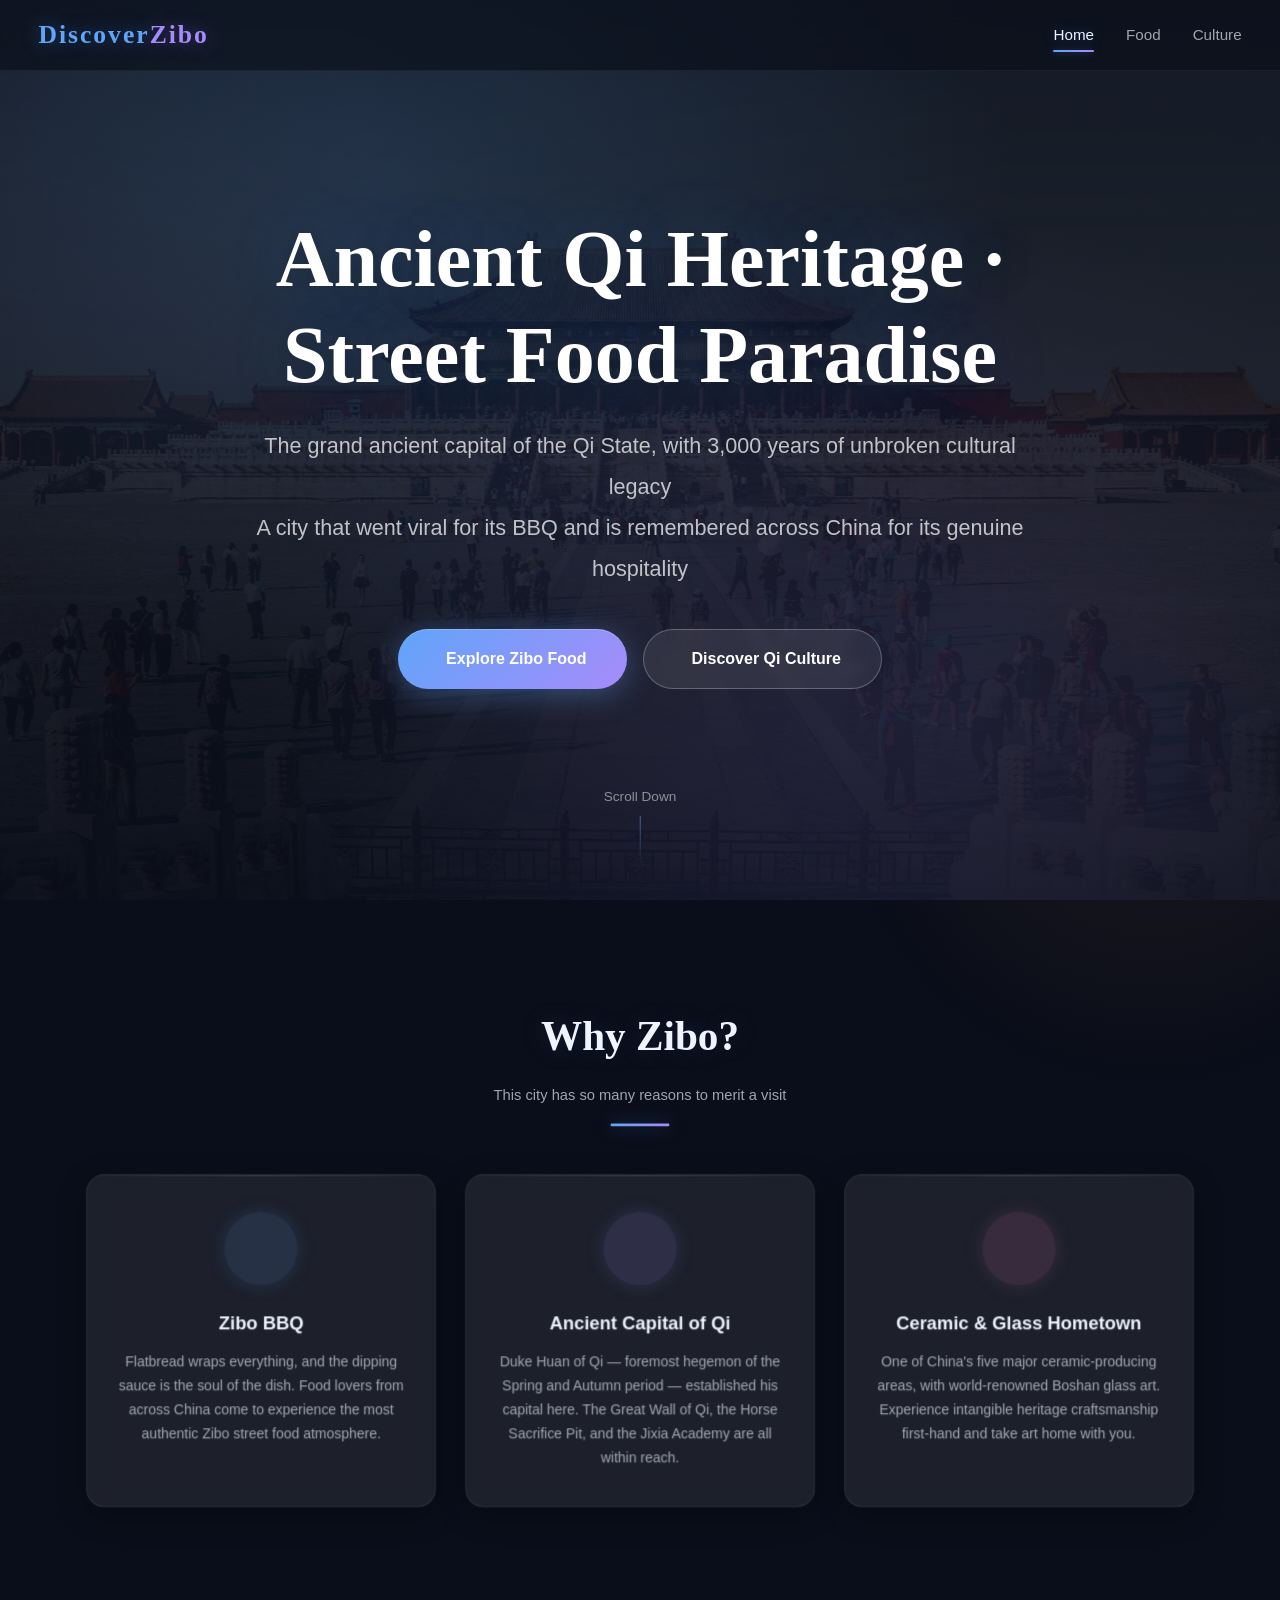
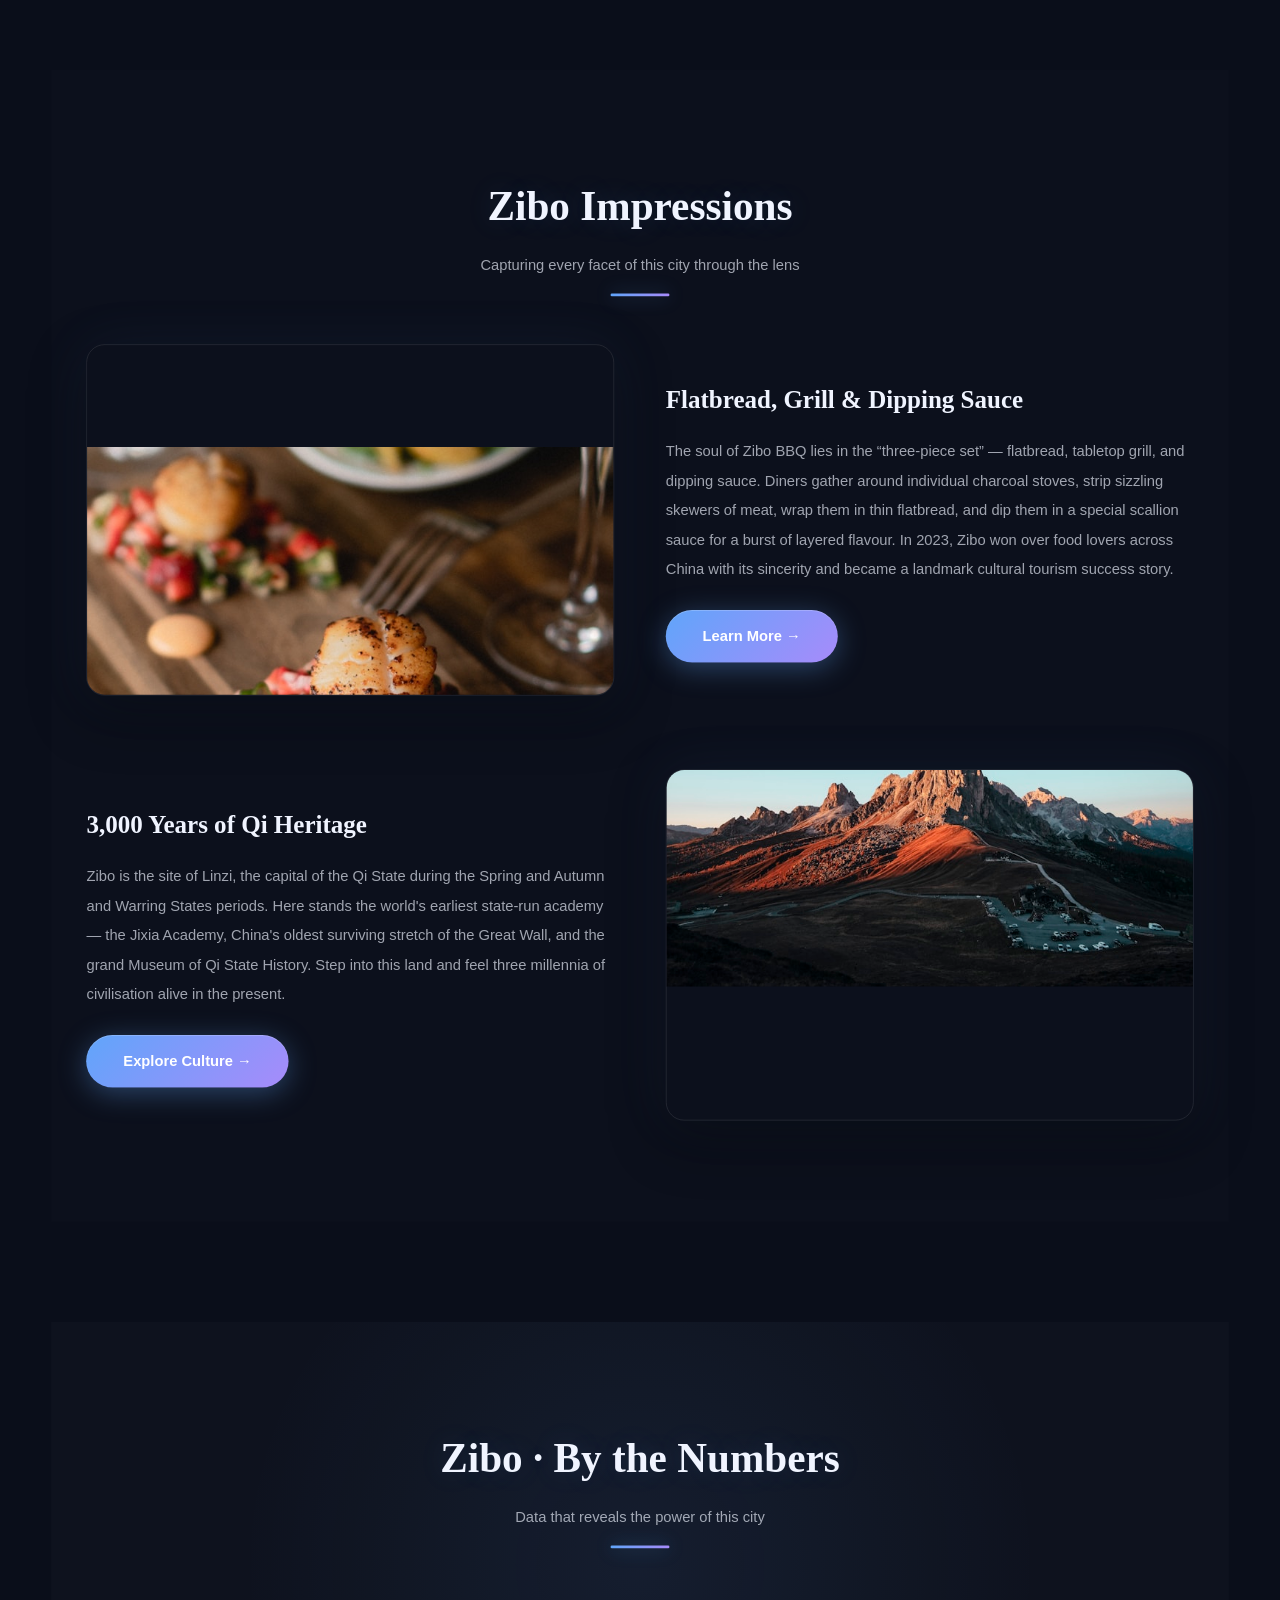
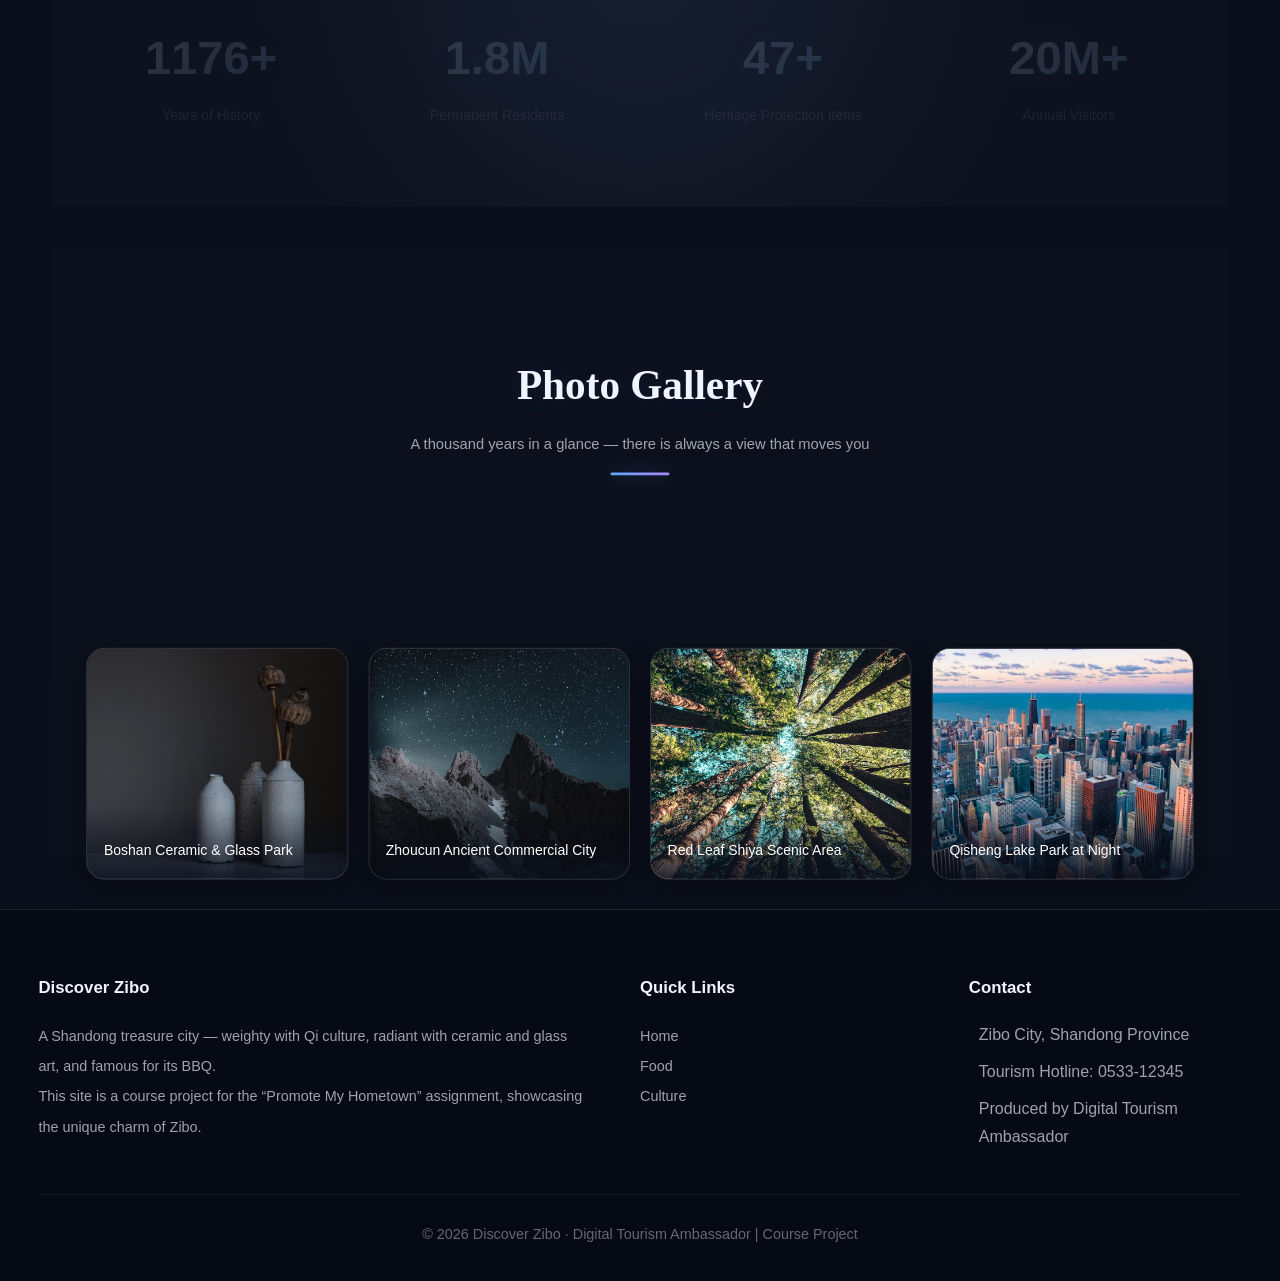
==== commit 1587469b: "Add files via upload" ====
--- a/index.html
+++ b/index.html
@@ -1,6 +1,15 @@
 <!DOCTYPE html>
 <html lang="en">
 <head>
+	<!-- Google tag (gtag.js) -->
+<script async src="https://www.googletagmanager.com/gtag/js?id=G-802SNPJVFN"></script>
+<script>
+  window.dataLayer = window.dataLayer || [];
+  function gtag(){dataLayer.push(arguments);}
+  gtag('js', new Date());
+
+  gtag('config', 'G-802SNPJVFN');
+</script>
   <meta charset="UTF-8" />
   <meta name="viewport" content="width=device-width, initial-scale=1.0" />
   <title>Discover Zibo — Ancient Qi Heritage · Street Food Capital</title>
